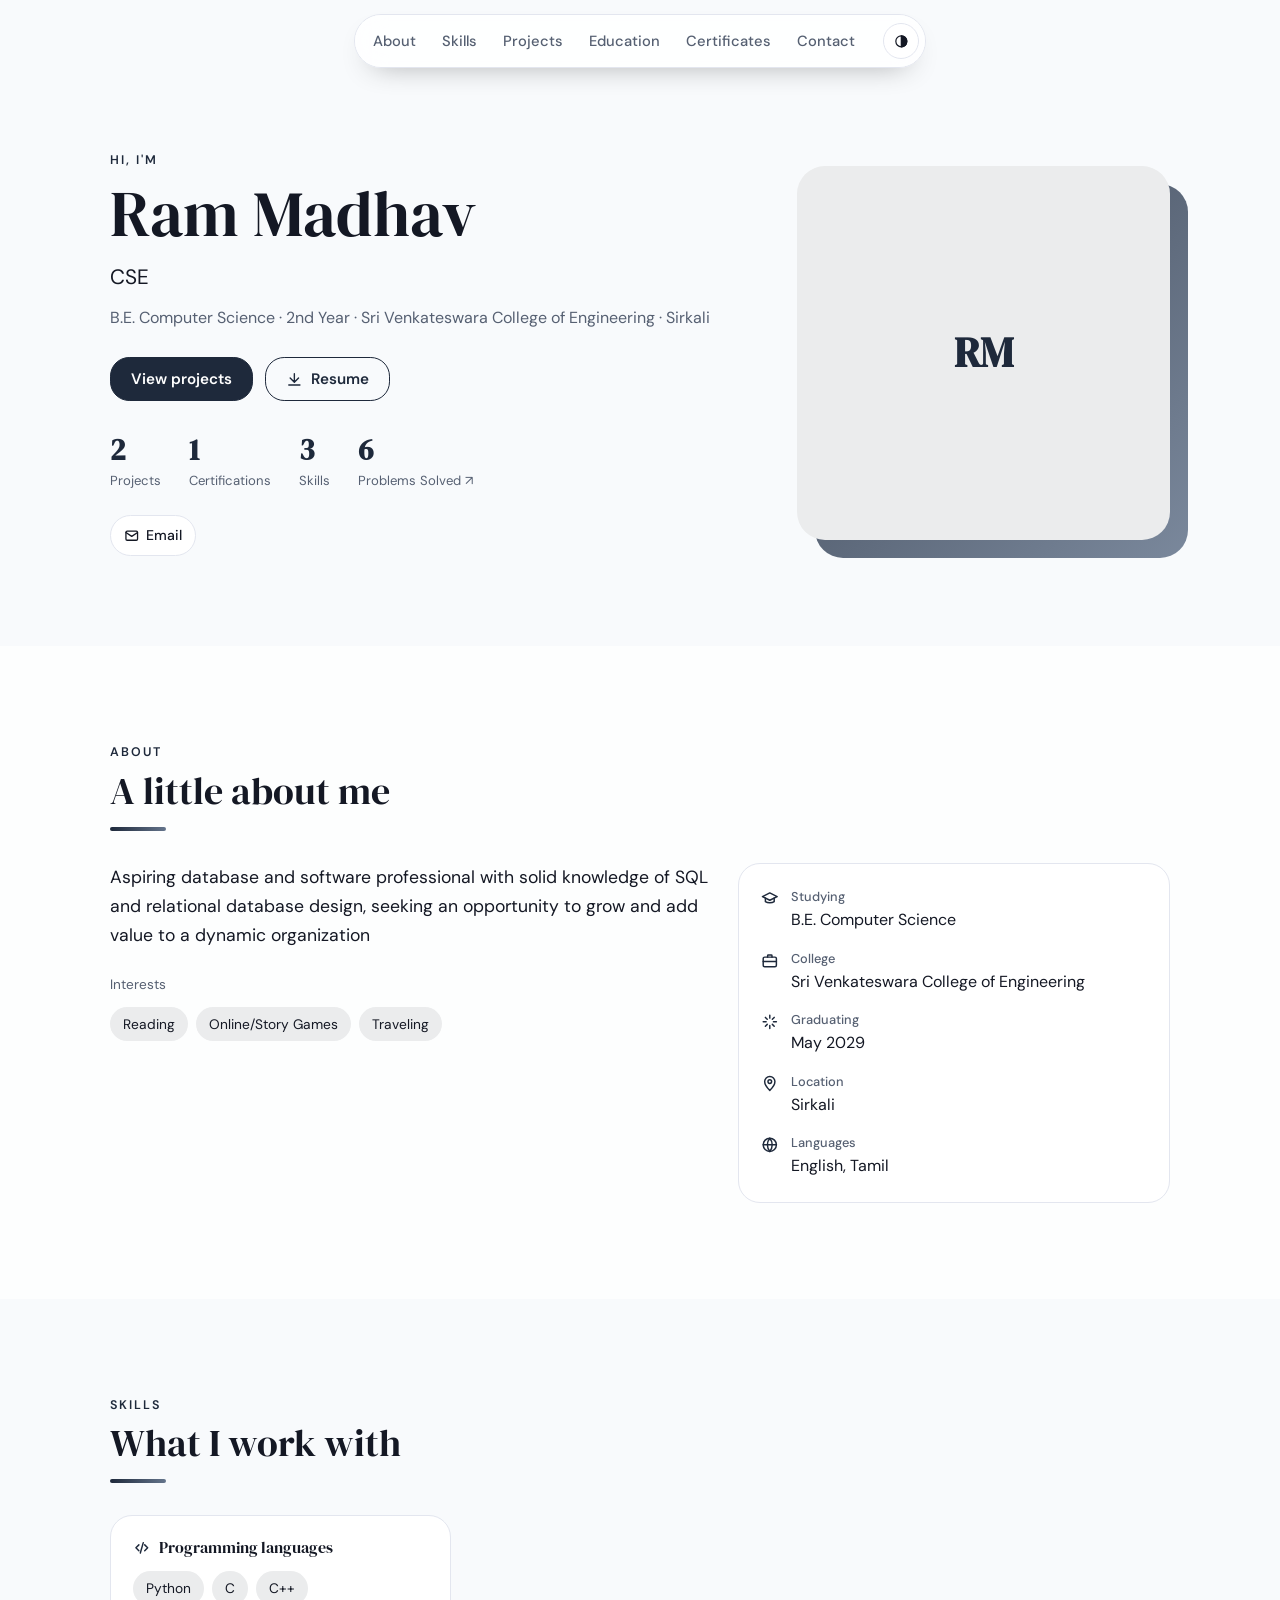
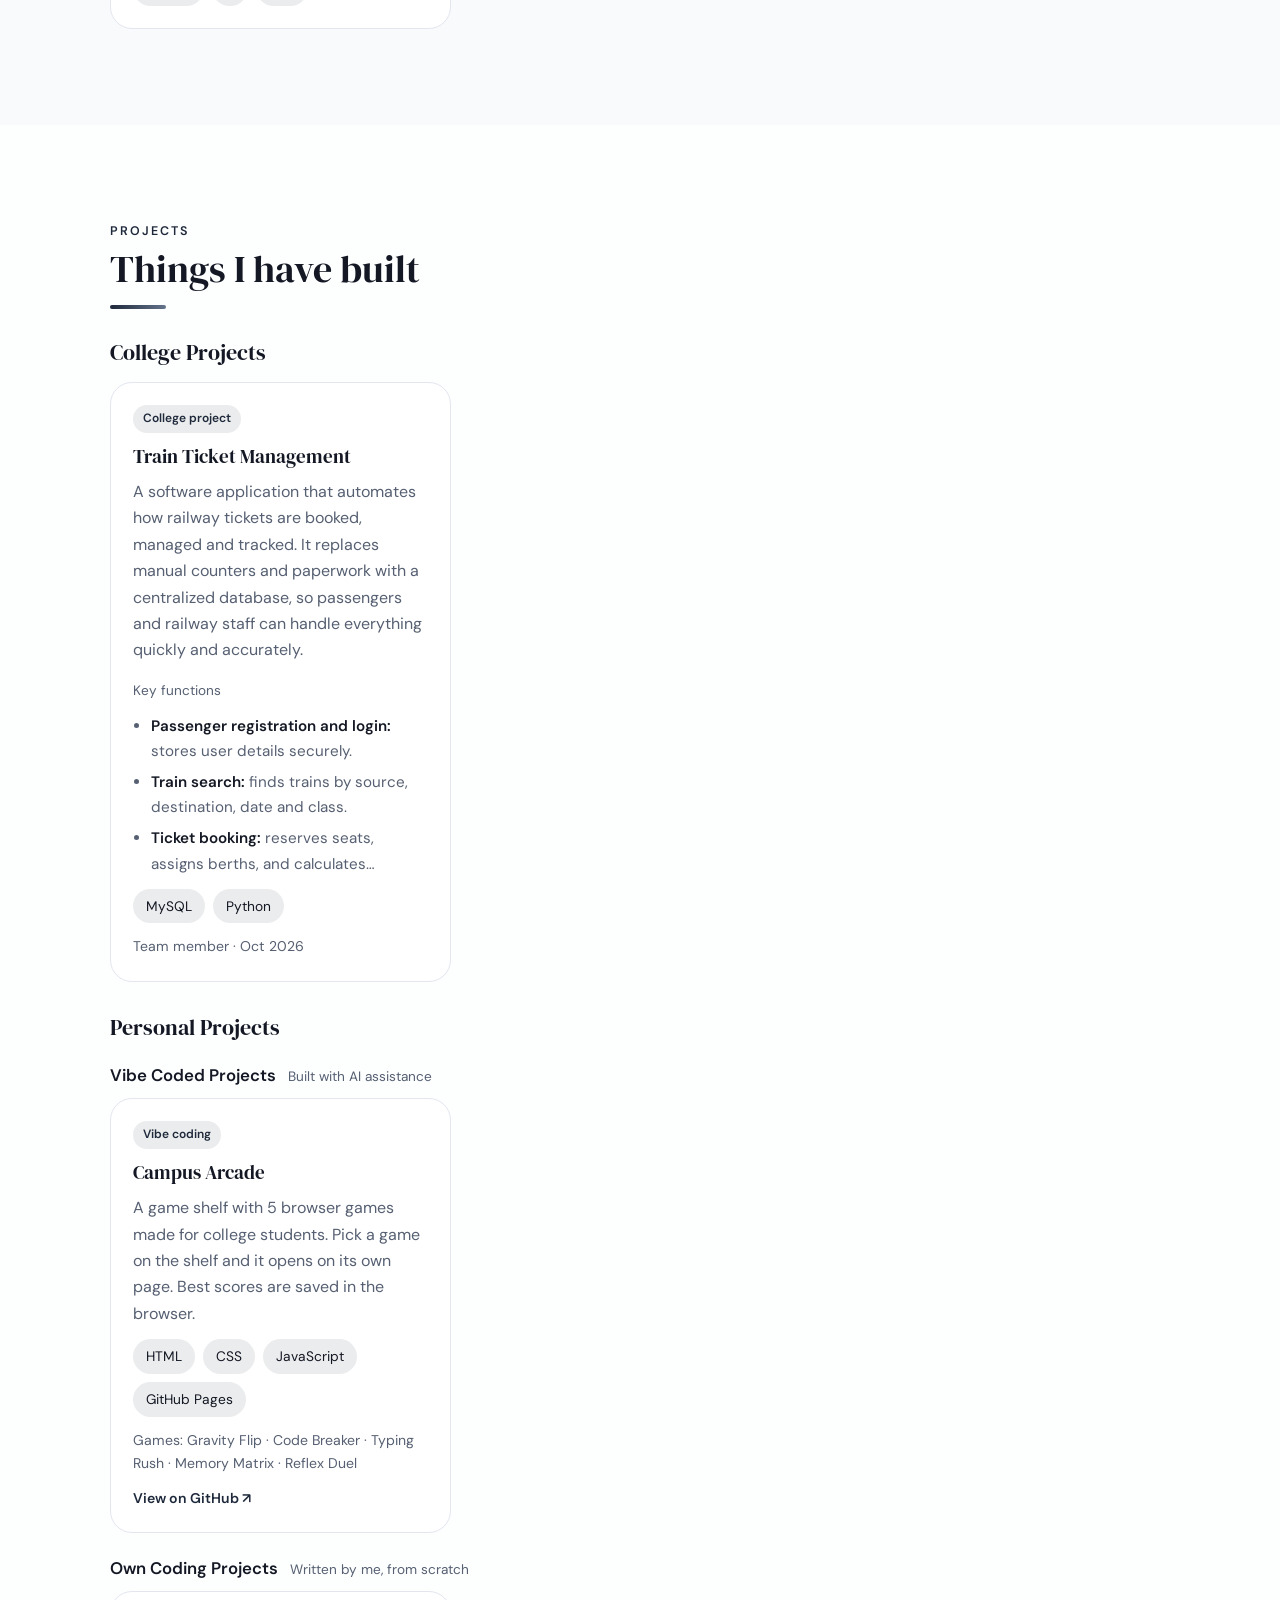
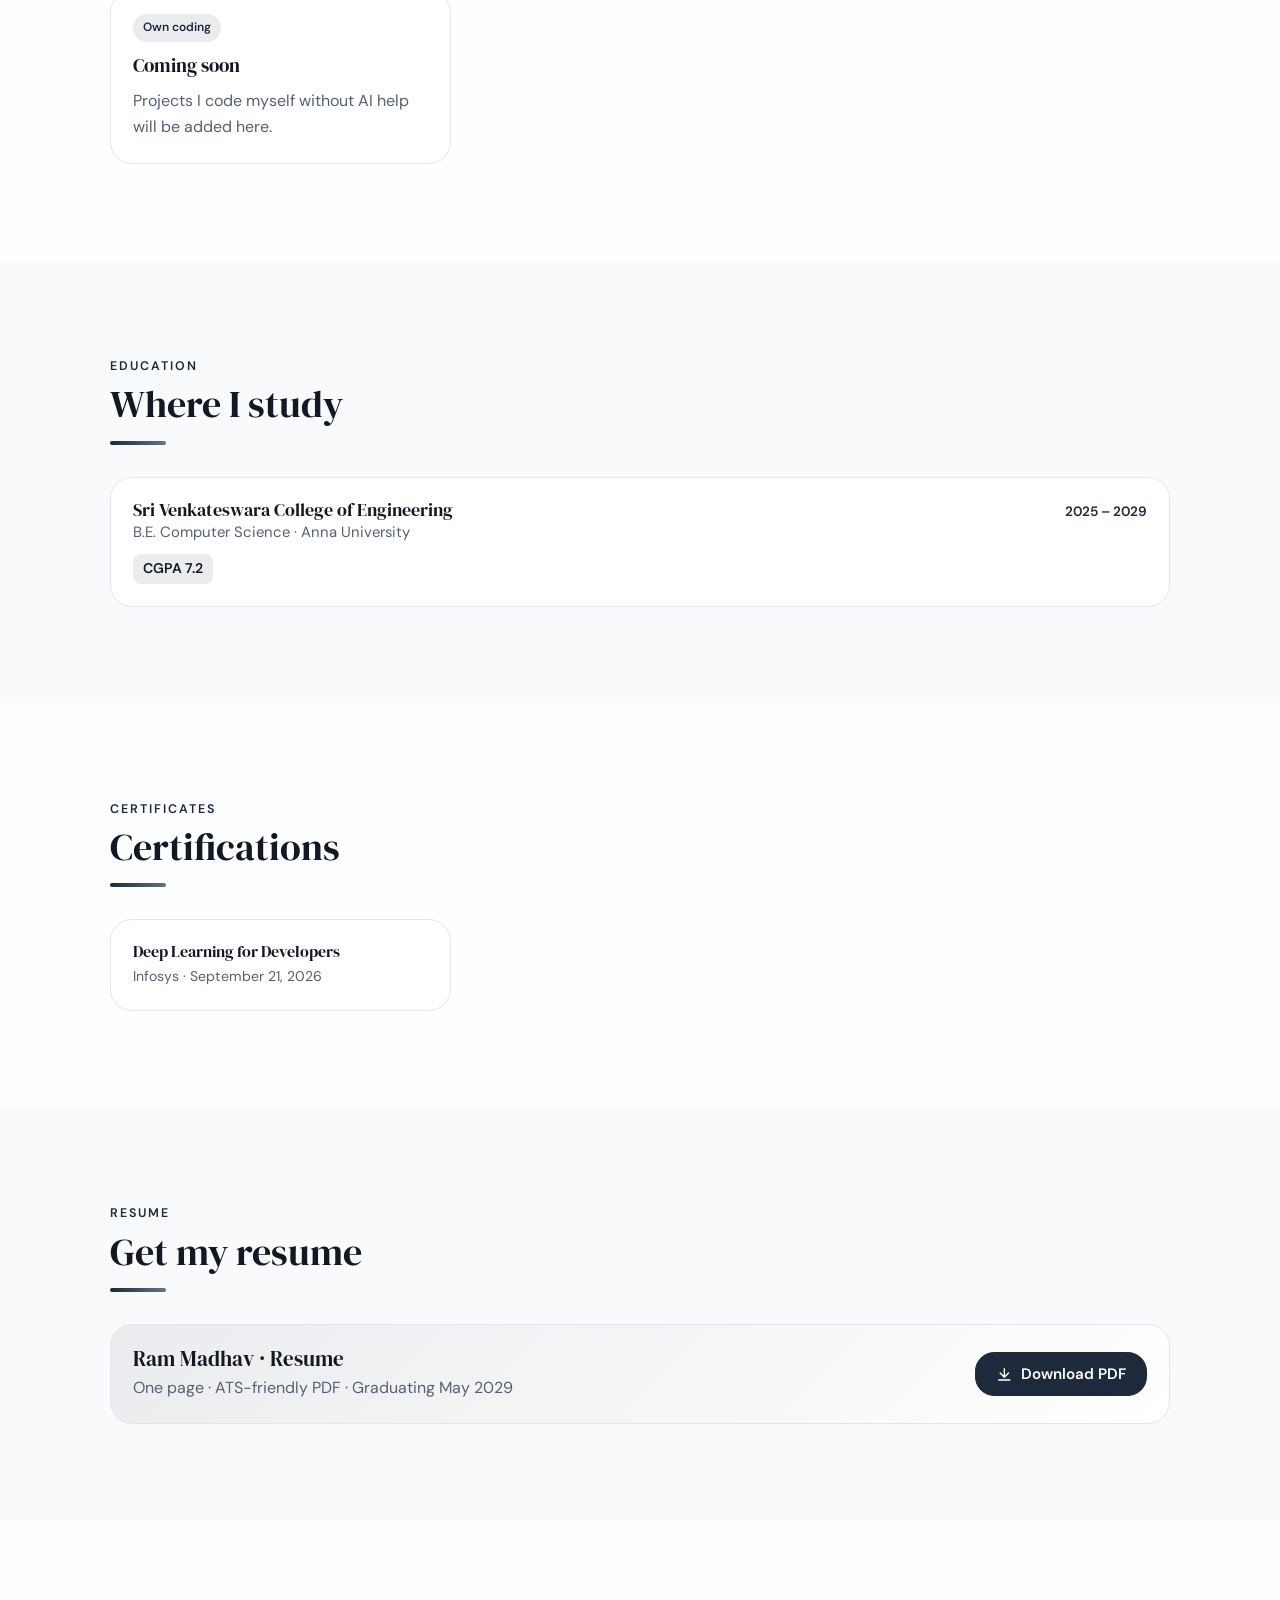
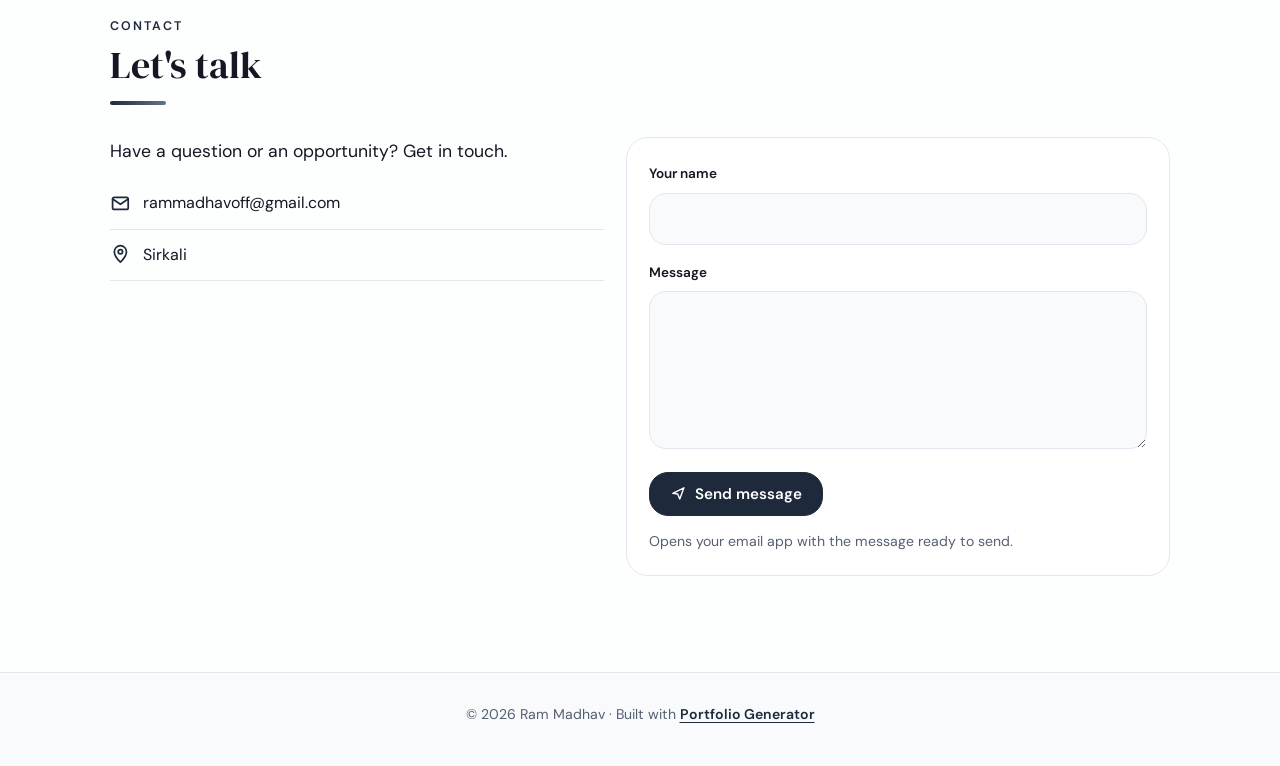
==== portfolio-main/index.html @ 8c12899f "Add files via upload" ====
<!doctype html>
<html lang="en">
<head>
<meta charset="utf-8">
<meta name="viewport" content="width=device-width,initial-scale=1">
<title>Ram Madhav · Portfolio</title>
<meta name="description" content="Ram Madhav, B.E. Computer Science student. Projects, skills and certifications.">
<meta name="author" content="Ram Madhav">
<meta property="og:type" content="website">
<meta property="og:title" content="Ram Madhav · Portfolio">
<meta property="og:description" content="CSE">
<meta property="og:url" content="https://mrrammadhav.github.io/portfolio/">
<link rel="canonical" href="https://mrrammadhav.github.io/portfolio/">
<meta name="theme-color" content="#1e293b">
<meta name="color-scheme" content="light">
<link rel="icon" href="data:image/svg+xml,%3Csvg%20xmlns%3D%22http%3A%2F%2Fwww.w3.org%2F2000%2Fsvg%22%20viewBox%3D%220%200%2064%2064%22%3E%3Crect%20width%3D%2264%22%20height%3D%2264%22%20rx%3D%2216%22%20fill%3D%22%231e293b%22%2F%3E%3Ctext%20x%3D%2232%22%20y%3D%2245%22%20font-family%3D%22Arial%2Csans-serif%22%20font-size%3D%2236%22%20font-weight%3D%22800%22%20fill%3D%22%23fff%22%20text-anchor%3D%22middle%22%3ER%3C%2Ftext%3E%3C%2Fsvg%3E">
<link rel="preconnect" href="https://fonts.googleapis.com">
<link rel="preconnect" href="https://fonts.gstatic.com" crossorigin>
<link rel="stylesheet" href="https://fonts.googleapis.com/css2?family=DM+Serif+Display&family=DM+Sans:wght@400;500;600;700&display=swap">
<link rel="stylesheet" href="css/style.css">
</head>
<body class="L-split N-pill A-tilt F-classic">
<header class="nav" id="nav"><a class="brand" href="#home">Ram Madhav</a><nav class="links" aria-label="Sections"><a href="#about"><svg class="i" viewBox="0 0 24 24" aria-hidden="true"><circle cx="12" cy="8" r="4"/><path d="M4 21c1.5-4 4.5-6 8-6s6.5 2 8 6"/></svg><span>About</span></a><a href="#skills"><svg class="i" viewBox="0 0 24 24" aria-hidden="true"><path d="M12 3v4M12 17v4M3 12h4M17 12h4M6 6l2.5 2.5M15.5 15.5L18 18M18 6l-2.5 2.5M8.5 15.5L6 18"/></svg><span>Skills</span></a><a href="#projects"><svg class="i" viewBox="0 0 24 24" aria-hidden="true"><path d="M3 7a2 2 0 0 1 2-2h4l2 2h8a2 2 0 0 1 2 2v8a2 2 0 0 1-2 2H5a2 2 0 0 1-2-2z"/></svg><span>Projects</span></a><a href="#education"><svg class="i" viewBox="0 0 24 24" aria-hidden="true"><path d="M2 9l10-5 10 5-10 5z"/><path d="M6 11v5c3 2 9 2 12 0v-5"/></svg><span>Education</span></a><a href="#certifications"><svg class="i" viewBox="0 0 24 24" aria-hidden="true"><circle cx="12" cy="9" r="6"/><path d="M8.5 14L7 22l5-3 5 3-1.5-8"/></svg><span>Certificates</span></a><a href="#contact"><svg class="i" viewBox="0 0 24 24" aria-hidden="true"><rect x="3" y="5" width="18" height="14" rx="2"/><path d="M3 7l9 6 9-6"/></svg><span>Contact</span></a></nav><div class="tools"><button class="ib tt" id="themeToggle" type="button" aria-label="Switch light or dark mode" title="Light / dark"><svg class="i" viewBox="0 0 24 24" aria-hidden="true"><circle cx="12" cy="12" r="9"/><path d="M12 3a9 9 0 0 1 0 18z" fill="currentColor"/></svg></button><button class="ib burger" id="burger" type="button" aria-label="Open menu" aria-expanded="false"><svg class="i" viewBox="0 0 24 24" aria-hidden="true"><path d="M4 7h16M4 12h16M4 17h16"/></svg></button></div></header>
<section id="home" class="hero"><div class="wrap hero-inner"><div class="hero-photo rv"><span class="initials">RM</span></div><div class="hero-text rv"><p class="eyebrow">Hi, I'm</p><h1>Ram Madhav</h1><p class="headline">CSE</p><p class="meta">B.E. Computer Science · 2nd Year · Sri Venkateswara College of Engineering · Sirkali</p><div class="ctas"><a class="btn primary" href="#projects">View projects</a><a class="btn ghost" href="assets/resume/Ram_Madhav_Resume.pdf" download><svg class="i" viewBox="0 0 24 24" aria-hidden="true"><path d="M12 4v12M6 10l6 6 6-6M4 20h16"/></svg>Resume</a></div></div><div class="hero-stats rv"><div class="stat"><b>2</b><span>Projects</span></div><div class="stat"><b>1</b><span>Certifications</span></div><div class="stat"><b>3</b><span>Skills</span></div><div class="stat solved" id="solved"><button class="solved-btn" id="solvedBtn" type="button" aria-haspopup="true" aria-expanded="false" aria-controls="solvedMenu" title="View my coding profiles"><b id="solvedTotal">6</b><span>Problems Solved</span></button><div class="solved-menu" id="solvedMenu" role="menu" hidden><a role="menuitem" class="solved-row" href="https://www.geeksforgeeks.org/profile/rammadh0cy7?tab=activity" target="_blank" rel="noopener" data-count="3"><span>GeeksforGeeks</span><b>3</b></a><a role="menuitem" class="solved-row" href="https://leetcode.com/u/rammadhavoff/" target="_blank" rel="noopener" data-count="3"><span>LeetCode</span><b>3</b></a></div></div></div><div class="hero-social rv"><a class="social" href="mailto:rammadhavoff@gmail.com" aria-label="Email"><svg class="i" viewBox="0 0 24 24" aria-hidden="true"><rect x="3" y="5" width="18" height="14" rx="2"/><path d="M3 7l9 6 9-6"/></svg><span>Email</span></a></div></div></section>
<main class="content">
<section id="about" class="sec"><div class="wrap"><div class="sh rv"><p class="eyebrow">About</p><h2>A little about me</h2></div><div class="sb"><div class="about"><div class="rv"><p class="lead">Aspiring database and software professional with solid knowledge of SQL and relational database design, seeking an opportunity to grow and add value to a dynamic organization</p><p class="label">Interests</p><ul class="chips"><li>Reading</li><li>Online/Story Games</li><li>Traveling</li></ul></div><div class="card facts rv"><div class="fact"><svg class="i" viewBox="0 0 24 24" aria-hidden="true"><path d="M2 9l10-5 10 5-10 5z"/><path d="M6 11v5c3 2 9 2 12 0v-5"/></svg><div><b>Studying</b>B.E. Computer Science</div></div><div class="fact"><svg class="i" viewBox="0 0 24 24" aria-hidden="true"><rect x="3" y="7" width="18" height="13" rx="2"/><path d="M9 7V5a1 1 0 0 1 1-1h4a1 1 0 0 1 1 1v2M3 13h18"/></svg><div><b>College</b>Sri Venkateswara College of Engineering</div></div><div class="fact"><svg class="i" viewBox="0 0 24 24" aria-hidden="true"><path d="M12 3v4M12 17v4M3 12h4M17 12h4M6 6l2.5 2.5M15.5 15.5L18 18M18 6l-2.5 2.5M8.5 15.5L6 18"/></svg><div><b>Graduating</b>May 2029</div></div><div class="fact"><svg class="i" viewBox="0 0 24 24" aria-hidden="true"><path d="M12 21s-7-6.5-7-12a7 7 0 0 1 14 0c0 5.5-7 12-7 12z"/><circle cx="12" cy="9" r="2.5"/></svg><div><b>Location</b>Sirkali</div></div><div class="fact"><svg class="i" viewBox="0 0 24 24" aria-hidden="true"><circle cx="12" cy="12" r="9"/><path d="M3 12h18M12 3a14 14 0 0 1 0 18M12 3a14 14 0 0 0 0 18"/></svg><div><b>Languages</b>English, Tamil</div></div></div></div></div></div></section>
<section id="skills" class="sec"><div class="wrap"><div class="sh rv"><p class="eyebrow">Skills</p><h2>What I work with</h2></div><div class="sb"><div class="skillgroups"><div class="card rv"><h3><svg class="i" viewBox="0 0 24 24" aria-hidden="true"><path d="M8 8l-4 4 4 4M16 8l4 4-4 4M14 5l-4 14"/></svg>Programming languages</h3><ul class="chips"><li>Python</li><li>C</li><li>C++</li></ul></div></div></div></div></section>
<section id="projects" class="sec"><div class="wrap"><div class="sh rv"><p class="eyebrow">Projects</p><h2>Things I have built</h2></div><div class="sb">
<h3 class="pgroup rv">College Projects</h3>
<div class="grid"><article class="card proj rv"><div class="proj-top"><span class="tag">College project</span></div><h3>Train Ticket Management</h3><p class="muted">A software application that automates how railway tickets are booked, managed and tracked. It replaces manual counters and paperwork with a centralized database, so passengers and railway staff can handle everything quickly and accurately.</p><p class="label" style="margin:4px 0 0">Key functions</p><ul class="plist muted"><li><b>Passenger registration and login:</b> stores user details securely.</li><li><b>Train search:</b> finds trains by source, destination, date and class.</li><li><b>Ticket booking:</b> reserves seats, assigns berths, and calculates&hellip;</li></ul><ul class="chips"><li>MySQL</li><li>Python</li></ul><p class="small muted">Team member · Oct 2026</p></article></div>
<h3 class="pgroup rv">Personal Projects</h3>
<h4 class="psub rv">Vibe Coded Projects <span>Built with AI assistance</span></h4>
<div class="grid"><article class="card proj rv"><div class="proj-top"><span class="tag">Vibe coding</span></div><h3><a class="proj-link" href="https://github.com/mrrammadhav/campus-arcade" target="_blank" rel="noopener noreferrer">Campus Arcade</a></h3><p class="muted">A game shelf with 5 browser games made for college students. Pick a game on the shelf and it opens on its own page. Best scores are saved in the browser.</p><ul class="chips"><li>HTML</li><li>CSS</li><li>JavaScript</li><li>GitHub Pages</li></ul><p class="small muted">Games: Gravity Flip · Code Breaker · Typing Rush · Memory Matrix · Reflex Duel</p><p class="small proj-gh">View on GitHub ↗</p></article></div>
<h4 class="psub rv">Own Coding Projects <span>Written by me, from scratch</span></h4>
<div class="grid"><article class="card proj rv"><div class="proj-top"><span class="tag">Own coding</span></div><h3>Coming soon</h3><p class="muted">Projects I code myself without AI help will be added here.</p></article></div>
</div></div></section>
<section id="education" class="sec"><div class="wrap"><div class="sh rv"><p class="eyebrow">Education</p><h2>Where I study</h2></div><div class="sb"><div class="list"><article class="card entry rv"><div class="entry-head"><div><h3>Sri Venkateswara College of Engineering</h3><p class="org">B.E. Computer Science · Anna University</p></div><span class="when">2025 – 2029</span></div><span class="score">CGPA 7.2</span></article></div></div></div></section>
<section id="certifications" class="sec"><div class="wrap"><div class="sh rv"><p class="eyebrow">Certificates</p><h2>Certifications</h2></div><div class="sb"><div class="grid"><article class="card cert rv"><h3>Deep Learning for Developers</h3><p class="small muted">Infosys · September 21, 2026</p></article></div></div></div></section>
<section id="resume" class="sec"><div class="wrap"><div class="sh rv"><p class="eyebrow">Resume</p><h2>Get my resume</h2></div><div class="sb"><div class="card resume-card rv"><div><h3>Ram Madhav · Resume</h3><p class="muted">One page · ATS-friendly PDF · Graduating May 2029</p></div><div class="ctas" style="margin:0"><a class="btn primary" href="assets/resume/Ram_Madhav_Resume.pdf" download><svg class="i" viewBox="0 0 24 24" aria-hidden="true"><path d="M12 4v12M6 10l6 6 6-6M4 20h16"/></svg>Download PDF</a></div></div></div></div></section>
<section id="contact" class="sec"><div class="wrap"><div class="sh rv"><p class="eyebrow">Contact</p><h2>Let's talk</h2></div><div class="sb"><div class="contact"><div class="rv"><p class="lead" style="margin-bottom:12px">Have a question or an opportunity? Get in touch.</p><div class="cline"><svg class="i" viewBox="0 0 24 24" aria-hidden="true"><rect x="3" y="5" width="18" height="14" rx="2"/><path d="M3 7l9 6 9-6"/></svg><span><a href="mailto:rammadhavoff@gmail.com">rammadhavoff@gmail.com</a></span></div><div class="cline"><svg class="i" viewBox="0 0 24 24" aria-hidden="true"><path d="M12 21s-7-6.5-7-12a7 7 0 0 1 14 0c0 5.5-7 12-7 12z"/><circle cx="12" cy="9" r="2.5"/></svg><span>Sirkali</span></div></div><form class="card cf rv" id="cform" data-to="rammadhavoff@gmail.com"><div><label for="cf-n">Your name</label><input id="cf-n" name="name" autocomplete="name" required></div><div><label for="cf-m">Message</label><textarea id="cf-m" name="message" rows="5" required></textarea></div><button class="btn primary" type="submit"><svg class="i" viewBox="0 0 24 24" aria-hidden="true"><path d="M4 12l16-8-6 16-3-7z"/></svg>Send message</button><p class="small muted">Opens your email app with the message ready to send.</p></form></div></div></div></section>
</main>
<footer class="foot"><div class="wrap">© <span id="yr"></span> Ram Madhav · Built with <a href="https://hemasri-kalaiselvan.github.io/portfolio-generator/" target="_blank" rel="noopener">Portfolio Generator</a></div></footer>
<a href="#home" class="totop" id="totop" aria-label="Back to top"><svg class="i" viewBox="0 0 24 24" aria-hidden="true"><path d="M12 19V5M6 11l6-6 6 6"/></svg></a>
<script src="js/main.js"></script>

</body>
</html>
---- portfolio-main/css/style.css ----
/* Ram Madhav · Portfolio · design split.slate.classic.pill.tilt */
:root{--hf:'DM Serif Display',system-ui,sans-serif;--bf:'DM Sans',system-ui,sans-serif;--hw:400;--track:0;--hcase:none;--radius:16px;--accent:#1e293b;--accent2:#64748b;--bg:#f8fafc;--surface:#ffffff;--text:#141824;--muted:#566072;--line:#e3e6ef;--on-accent:#ffffff;--soft:color-mix(in srgb,var(--accent) 9%,var(--surface));color-scheme:light;}
:root[data-theme="dark"]{--accent:#e2e8f0;--accent2:#94a3b8;--bg:#0b0f17;--surface:#161c28;--text:#eceef7;--muted:#a3aabd;--line:rgba(255,255,255,.10);--on-accent:#0b0f17;--soft:color-mix(in srgb,var(--accent) 16%,var(--surface));color-scheme:dark;}

*{box-sizing:border-box}
html{scroll-behavior:smooth;-webkit-text-size-adjust:100%}
body{margin:0;background:var(--bg);color:var(--text);font:16px/1.65 var(--bf);transition:background-color .3s,color .3s}
body.lock{overflow:hidden}
img{max-width:100%;display:block}
a{color:inherit;text-decoration:none}
h1,h2,h3,p,li,.org,.when,.tag,.social span,.chips li,.hl-item b{overflow-wrap:anywhere}
h1,h2,h3{font-family:var(--hf);font-weight:var(--hw);letter-spacing:var(--track);line-height:1.15;margin:0}
p{margin:0}
.i{width:1.1em;height:1.1em;fill:none;stroke:currentColor;stroke-width:2;stroke-linecap:round;stroke-linejoin:round;flex:none;transition:transform .25s}
.wrap{max-width:1100px;margin:0 auto;padding:0 20px}
section{scroll-margin-top:76px}
.sec{padding:clamp(56px,9vw,96px) 0}
.sh{margin-bottom:32px}
.eyebrow{font-size:.78rem;font-weight:600;letter-spacing:.16em;text-transform:uppercase;color:var(--accent)}
.sh h2{font-size:clamp(1.7rem,4vw,2.4rem);margin-top:6px;text-transform:var(--hcase)}
.muted{color:var(--muted)}
.small{font-size:.88rem}
.lead{font-size:1.1rem}
.card{position:relative;background:var(--surface);border:1px solid var(--line);border-radius:var(--radius);padding:22px;transition:transform .3s,box-shadow .3s,border-color .3s,background-color .3s}
.grid{display:grid;grid-template-columns:repeat(auto-fill,minmax(min(100%,300px),1fr));gap:18px}
.chips{display:flex;flex-wrap:wrap;gap:8px;list-style:none;padding:0;margin:0}
.chips li{padding:5px 12px;border-radius:999px;background:var(--soft);font-size:.86rem;border:1px solid transparent;transition:.25s}
.btn{position:relative;overflow:hidden;display:inline-flex;align-items:center;gap:8px;padding:12px 20px;border-radius:calc(var(--radius) * .6 + 6px);font:600 .95rem/1.2 var(--bf);border:1.5px solid var(--accent);cursor:pointer;transition:transform .2s,box-shadow .25s,background-color .25s,color .25s}
.btn.primary{background:var(--accent);color:var(--on-accent)}
.btn.ghost{background:transparent;color:var(--accent)}
.btn:active{transform:scale(.97)}
.ripple{position:absolute;width:12px;height:12px;border-radius:50%;background:currentColor;opacity:.35;transform:translate(-50%,-50%) scale(0);animation:rip .6s ease-out forwards;pointer-events:none}
@keyframes rip{to{transform:translate(-50%,-50%) scale(30);opacity:0}}
.hero{padding:clamp(100px,14vw,150px) 0 clamp(56px,8vw,90px)}
.hero-photo{margin:8px 0 26px 8px;width:clamp(120px,22vw,170px);aspect-ratio:1;border-radius:50%;overflow:hidden;background:var(--soft);display:grid;place-items:center;box-shadow:0 0 0 6px var(--surface),0 0 0 8px var(--accent)}
.hero-photo img{width:100%;height:100%;object-fit:cover}
.initials{font-family:var(--hf);font-size:2.6rem;font-weight:700;color:var(--accent)}
.hero h1{font-size:clamp(2.3rem,7vw,4rem);margin:6px 0 10px}
.headline{font-size:clamp(1.05rem,2.4vw,1.3rem)}
.meta{color:var(--muted);margin-top:10px}
.badge{display:inline-flex;align-items:center;gap:8px;margin-top:16px;padding:6px 12px;border-radius:999px;background:var(--soft);font-size:.86rem;font-weight:600}
.badge .dot{width:8px;height:8px;border-radius:50%;background:#22c55e;box-shadow:0 0 0 4px rgba(34,197,94,.2);animation:pulse 2s infinite}
@keyframes pulse{50%{box-shadow:0 0 0 8px rgba(34,197,94,0)}}
.ctas{display:flex;flex-wrap:wrap;gap:12px;margin-top:26px}
.hero-stats{display:flex;flex-wrap:wrap;gap:28px;margin-top:34px}
.stat b{display:block;font-family:var(--hf);font-size:1.8rem;color:var(--accent);line-height:1.1}
.stat span{font-size:.82rem;color:var(--muted)}
.hero-social,.profiles{display:flex;flex-wrap:wrap;gap:10px;margin-top:22px}
.social{display:inline-flex;align-items:center;gap:7px;padding:8px 13px;border-radius:999px;border:1px solid var(--line);background:var(--surface);font-size:.88rem;font-weight:500;transition:.25s}
.social:hover{border-color:var(--accent);color:var(--accent)}
.about{display:grid;gap:24px}
@media(min-width:820px){.about{grid-template-columns:1.4fr 1fr}}
.facts{display:grid;gap:14px;align-content:start}
.fact{display:flex;gap:12px;align-items:flex-start}
.fact .i{color:var(--accent);margin-top:4px}
.fact b{display:block;font-size:.8rem;color:var(--muted);font-weight:500}
.label{font-size:.85rem;color:var(--muted);margin:24px 0 10px}
.skillgroups{display:grid;gap:18px;grid-template-columns:repeat(auto-fill,minmax(min(100%,260px),1fr))}
.skillgroups h3{font-size:1rem;margin-bottom:14px;display:flex;gap:8px;align-items:center}
.skillgroups h3 .i{color:var(--accent)}
.filters{display:flex;flex-wrap:wrap;gap:8px;margin-bottom:22px}
.filters button{font:500 .88rem var(--bf);padding:7px 14px;border-radius:999px;border:1px solid var(--line);background:var(--surface);color:var(--text);cursor:pointer;transition:.2s}
.filters button.active,.filters button:hover{background:var(--accent);color:var(--on-accent);border-color:var(--accent)}
.proj{display:flex;flex-direction:column;gap:12px}
.proj[hidden]{display:none}
.proj-top{display:flex;justify-content:space-between;gap:8px;align-items:center}
.tag{font-size:.75rem;font-weight:600;padding:4px 10px;border-radius:999px;background:var(--soft);color:var(--accent)}
.star{font-size:.78rem;font-weight:700;color:var(--accent2)}
.proj h3{font-size:1.2rem}
.outcome{display:flex;gap:8px;font-weight:500;font-size:.93rem}
.outcome .i{color:var(--accent2);margin-top:4px}
.plinks{display:flex;flex-wrap:wrap;gap:16px;margin-top:auto;padding-top:4px}
.plinks a,.verify{display:inline-flex;gap:6px;align-items:center;font-weight:600;font-size:.9rem;color:var(--accent)}
.list{display:grid;gap:16px}
.entry-head{display:flex;flex-wrap:wrap;justify-content:space-between;gap:6px 16px;align-items:baseline}
.entry h3{font-size:1.1rem}
.org{color:var(--muted);font-size:.93rem}
.when{font-size:.85rem;font-weight:600;color:var(--accent);white-space:nowrap}
.score{display:inline-block;margin-top:10px;font-weight:600;font-size:.88rem;padding:3px 10px;border-radius:8px;background:var(--soft)}
.bullets{margin:12px 0 0;padding-left:20px}
.bullets li{margin:4px 0}
.verify{margin-top:12px}
.cert h3{font-size:1.02rem;margin-bottom:4px}
.hl{display:grid;gap:18px;grid-template-columns:repeat(auto-fill,minmax(min(100%,340px),1fr))}
.gt{font-size:1.05rem;margin-bottom:6px;display:flex;align-items:center;gap:8px}
.gt .i{color:var(--accent)}
.hl-item{padding:12px 0;border-bottom:1px solid var(--line)}
.hl-item:last-child{border-bottom:0;padding-bottom:0}
.hl-item b,.hl-item span{display:block}
.hl-item p{margin-top:4px}
.pubs{list-style:none;margin:0;padding:0;display:grid;gap:14px}
.pub{display:flex;flex-direction:column;gap:6px}
.pubs.clip>.pub:nth-child(n+11){display:none}
.pub-top{display:flex;flex-wrap:wrap;gap:8px;align-items:center}
.pub-top .when{margin-right:auto}
.pub-t{font-weight:600;font-size:1.04rem;line-height:1.4}
.me{color:var(--text);font-weight:700}
.idx{font-size:.72rem;font-weight:700;padding:3px 8px;border-radius:6px;border:1px solid color-mix(in srgb,var(--accent2) 50%,transparent);color:var(--accent2)}
.metrics{display:flex;flex-wrap:wrap;gap:10px 26px;align-items:baseline;margin-bottom:24px;font-size:.92rem;color:var(--muted)}
.metrics b{font-family:var(--hf);font-size:1.5rem;color:var(--accent);margin-right:6px}
.more-wrap{text-align:center;margin-top:22px}
.subtle-link{display:inline-flex;gap:6px;align-items:center;color:var(--accent);font-weight:600;font-size:.92rem;margin-top:18px}
.subh{font-size:1.1rem;margin-bottom:16px;display:flex;gap:8px;align-items:center}
.subh .i{color:var(--accent)}
.status{font-size:.78rem;font-weight:700;color:var(--accent2)}
.cnt{font-size:.75rem;font-weight:700;padding:2px 8px;border-radius:99px;background:var(--soft);color:var(--accent);margin-left:auto}
.prose .lead+.lead{margin-top:14px}
[hidden]{display:none!important}
.resume-card{display:flex;flex-wrap:wrap;align-items:center;justify-content:space-between;gap:20px;background:linear-gradient(135deg,var(--soft),var(--surface))}
.resume-card h3{font-size:1.3rem;margin-bottom:4px}
.contact{display:grid;gap:22px}
@media(min-width:820px){.contact{grid-template-columns:1fr 1.1fr}}
.cline{display:flex;gap:12px;align-items:center;padding:12px 0;border-bottom:1px solid var(--line);overflow-wrap:anywhere}
.cline .i{color:var(--accent);width:1.3em;height:1.3em}
.cline a:hover{color:var(--accent)}
.cf{display:grid;gap:14px;align-content:start}
.cf label{font-size:.85rem;font-weight:600}
.cf input,.cf textarea{width:100%;font:inherit;padding:12px 14px;border-radius:calc(var(--radius) * .5 + 6px);border:1px solid var(--line);background:var(--bg);color:var(--text);outline:none;margin-top:6px}
.cf input:focus,.cf textarea:focus{border-color:var(--accent);box-shadow:0 0 0 3px var(--soft)}
.cf .btn{justify-self:start}
.foot{padding:30px 0 40px;text-align:center;color:var(--muted);font-size:.88rem;border-top:1px solid var(--line)}
.totop{position:fixed;right:18px;bottom:18px;width:44px;height:44px;border-radius:50%;display:grid;place-items:center;background:var(--accent);color:var(--on-accent);opacity:0;transform:translateY(12px);pointer-events:none;transition:.3s;z-index:40}
.totop.show{opacity:1;transform:none;pointer-events:auto}
.rv{opacity:0;transform:var(--rv,translateY(20px));transition:opacity .7s ease,transform .7s cubic-bezier(.2,.7,.2,1)}
.rv.in{opacity:1;transform:none}
.nav{z-index:50;display:flex;align-items:center;gap:12px}
.nav::before{content:"";position:absolute;inset:0;z-index:-1;border-radius:inherit;transition:.3s}
.brand{position:relative;z-index:2;font-family:var(--hf);font-weight:800;font-size:1.15rem;letter-spacing:-.02em;white-space:nowrap;overflow:hidden;text-overflow:ellipsis;min-width:0;max-width:calc(100vw - 140px)}
.foot a{color:var(--accent);font-weight:600;text-decoration:underline;text-underline-offset:3px}
.foot a:hover{text-decoration-thickness:2px}
.links{display:flex;gap:2px}
.links a{display:inline-flex;align-items:center;gap:7px;padding:8px 12px;border-radius:999px;font-size:.92rem;font-weight:500;color:var(--muted);transition:.2s}
.links a:hover,.links a.active{color:var(--accent);background:var(--soft)}
.links a .i{display:none}
.tools{position:relative;z-index:2;display:flex;gap:6px;margin-left:auto}
.ib{width:40px;height:40px;border-radius:50%;display:grid;place-items:center;border:1px solid var(--line);background:var(--surface);color:var(--text);cursor:pointer;transition:.2s}
.ib:hover{border-color:var(--accent);color:var(--accent)}
.burger{display:none}
body .nav.open .links{position:fixed;inset:0;z-index:1;display:flex;flex-direction:column;align-items:center;justify-content:center;gap:4px;background:var(--bg);transform:none;width:auto;max-width:none;padding:0;border:0;border-radius:0;box-shadow:none;animation:navfade .25s}
body .nav.open .links a{width:auto;height:auto;font-size:1.25rem;padding:12px 22px;color:var(--text);background:none;transform:none;flex-direction:row;border-radius:999px;animation:navup .4s backwards}
body .nav.open .links a:nth-child(2){animation-delay:.04s}body .nav.open .links a:nth-child(3){animation-delay:.08s}body .nav.open .links a:nth-child(4){animation-delay:.12s}body .nav.open .links a:nth-child(5){animation-delay:.16s}body .nav.open .links a:nth-child(6){animation-delay:.2s}body .nav.open .links a:nth-child(7){animation-delay:.24s}body .nav.open .links a:nth-child(8){animation-delay:.28s}body .nav.open .links a:nth-child(9){animation-delay:.32s}
body .nav.open .links a .i{display:inline;color:var(--accent)}
body .nav.open .links a span{position:static;opacity:1;transform:none;background:none;border:0;padding:0;font-size:inherit;color:inherit;display:inline}
body .nav.open .links a.active{color:var(--accent)}
@keyframes navfade{from{opacity:0}}
@keyframes navup{from{opacity:0;transform:translateY(14px)}}
@media (prefers-reduced-motion:reduce){*{animation:none!important;transition:none!important;scroll-behavior:auto!important}.rv{opacity:1;transform:none}}
@media print{.nav,.totop,.cf{display:none}.rv{opacity:1;transform:none}}

.N-pill .nav{position:fixed;top:14px;left:12px;right:12px;margin:0 auto;width:fit-content;max-width:calc(100% - 24px);padding:6px;border-radius:999px;border:1px solid var(--line);box-shadow:0 12px 30px -18px rgba(0,0,0,.45)}
.N-pill .nav::before{background:color-mix(in srgb,var(--surface) 86%,transparent);backdrop-filter:blur(14px);-webkit-backdrop-filter:blur(14px)}
.N-pill .brand{display:none}
.N-pill .links{position:relative;z-index:2;overflow-x:auto;scrollbar-width:none;min-width:0}
.N-pill .links::-webkit-scrollbar{display:none}
.N-pill .links a{white-space:nowrap}
.N-pill .tools{margin-left:4px}
.N-pill .ib{width:36px;height:36px}
.L-split{--radius:22px}
.L-split .hero-photo{width:min(72%,360px);border-radius:28px;box-shadow:none;background:none;overflow:visible;position:relative;isolation:isolate;margin:0 0 34px}
.L-split .hero-photo::before{content:"";position:absolute;inset:18px -18px -18px 18px;border-radius:28px;background:linear-gradient(135deg,var(--accent),var(--accent2));opacity:.85;z-index:-1}
.L-split .hero-photo img,.L-split .hero-photo .initials{width:100%;height:100%;border-radius:28px;background:var(--soft);display:grid;place-items:center}
@media(min-width:820px){
 .L-split .hero-inner{display:grid;grid-template-columns:1.25fr .75fr;grid-template-areas:"text photo" "stats photo" "social photo";column-gap:64px;align-items:center}
 .L-split .hero-text{grid-area:text}.L-split .hero-photo{grid-area:photo;width:100%;margin:0}
 .L-split .hero-stats{grid-area:stats}.L-split .hero-social{grid-area:social}
}
.L-split .sh h2::after{content:"";display:block;width:56px;height:4px;border-radius:4px;background:linear-gradient(90deg,var(--accent),var(--accent2));margin-top:14px}
.L-split .content>.sec:nth-child(odd){background:color-mix(in srgb,var(--surface) 70%,var(--bg))}
.A-tilt{--rv:perspective(900px) rotateX(12deg) translateY(30px)}
.A-tilt .card:not(.rv){transition:transform .15s ease-out,box-shadow .3s,border-color .3s,background-color .3s}
.A-tilt .card:hover{box-shadow:0 30px 50px -30px rgba(0,0,0,.45);background-image:radial-gradient(420px circle at var(--mx,50%) var(--my,50%),color-mix(in srgb,var(--accent) 13%,transparent),transparent 60%)}
.A-tilt .btn:hover{transform:translateY(-2px) scale(1.03)}
.A-tilt .chips li:hover{transform:scale(1.08) rotate(-2deg);background:var(--accent);color:var(--on-accent)}


.pgroup{font-size:1.35rem;margin:34px 0 16px}
.pgroup:first-child{margin-top:0}
.psub{font:600 1.05rem var(--bf);margin:24px 0 12px;color:var(--text)}
.psub span{font-weight:400;font-size:.85rem;color:var(--muted);margin-left:8px}
.plist{margin:0;padding-left:18px;display:grid;gap:6px;font-size:.95rem}
.plist b{color:var(--text);font-weight:600}

/* Problems solved stat */
.stat.solved{position:relative}
.solved-btn{all:unset;cursor:pointer;display:block;border-radius:8px}
.solved-btn:hover b,.solved-btn:focus-visible b{text-decoration:underline;text-underline-offset:4px}
.solved-btn:focus-visible{outline:2px solid var(--accent);outline-offset:4px}
.solved-btn span::after{content:" \2197"}
.solved-menu{position:absolute;left:0;top:calc(100% + 10px);z-index:20;min-width:210px;padding:6px;border-radius:12px;border:1px solid var(--line);background:var(--surface);box-shadow:0 10px 30px rgba(0,0,0,.15)}
.solved-menu[hidden]{display:none}
.solved-row{display:flex;justify-content:space-between;gap:16px;padding:10px 12px;border-radius:8px;font-size:.9rem}
.solved-row:hover{background:var(--soft);color:var(--accent)}
.solved-row b{display:inline;font-size:.9rem;color:var(--accent);font-family:inherit}

.proj-link{color:inherit;text-decoration:none}.proj-link::after{content:"";position:absolute;inset:0;border-radius:inherit}.proj-gh{color:var(--accent);font-weight:600}.proj:has(.proj-link){cursor:pointer}
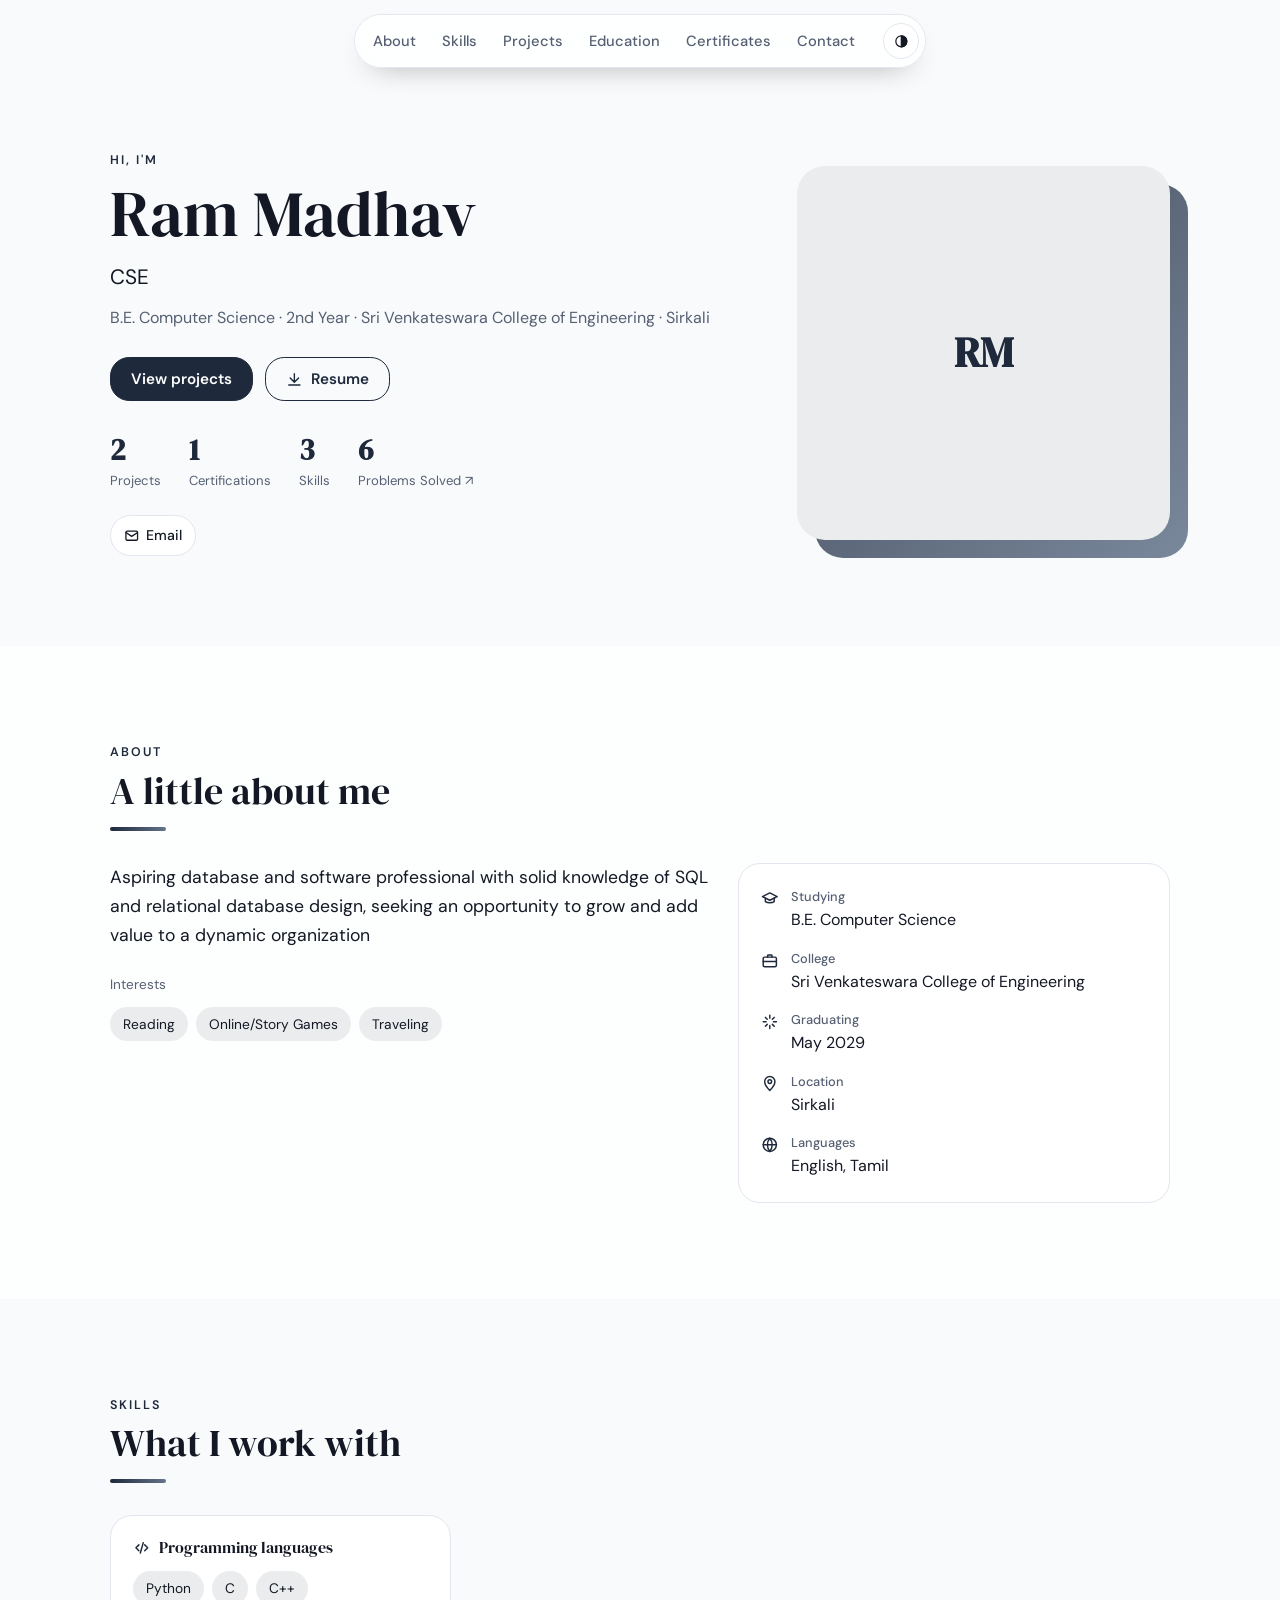
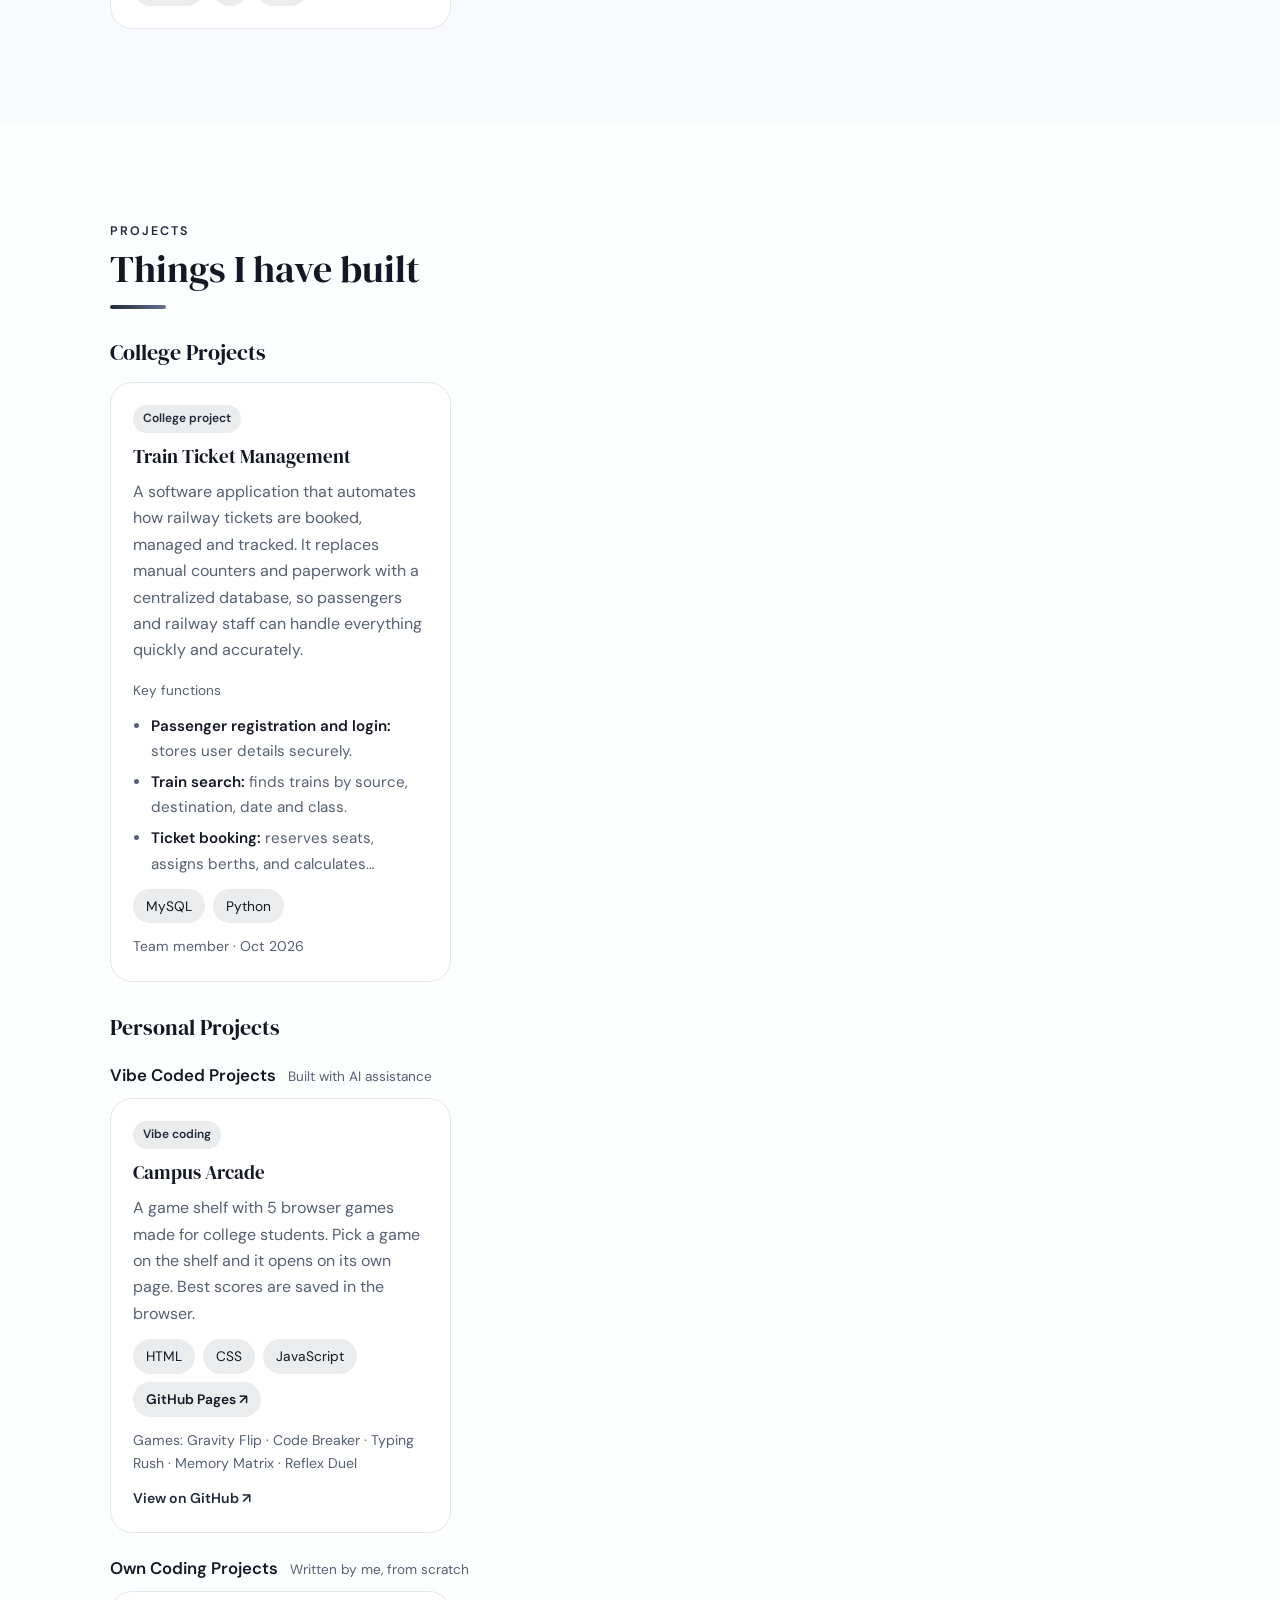
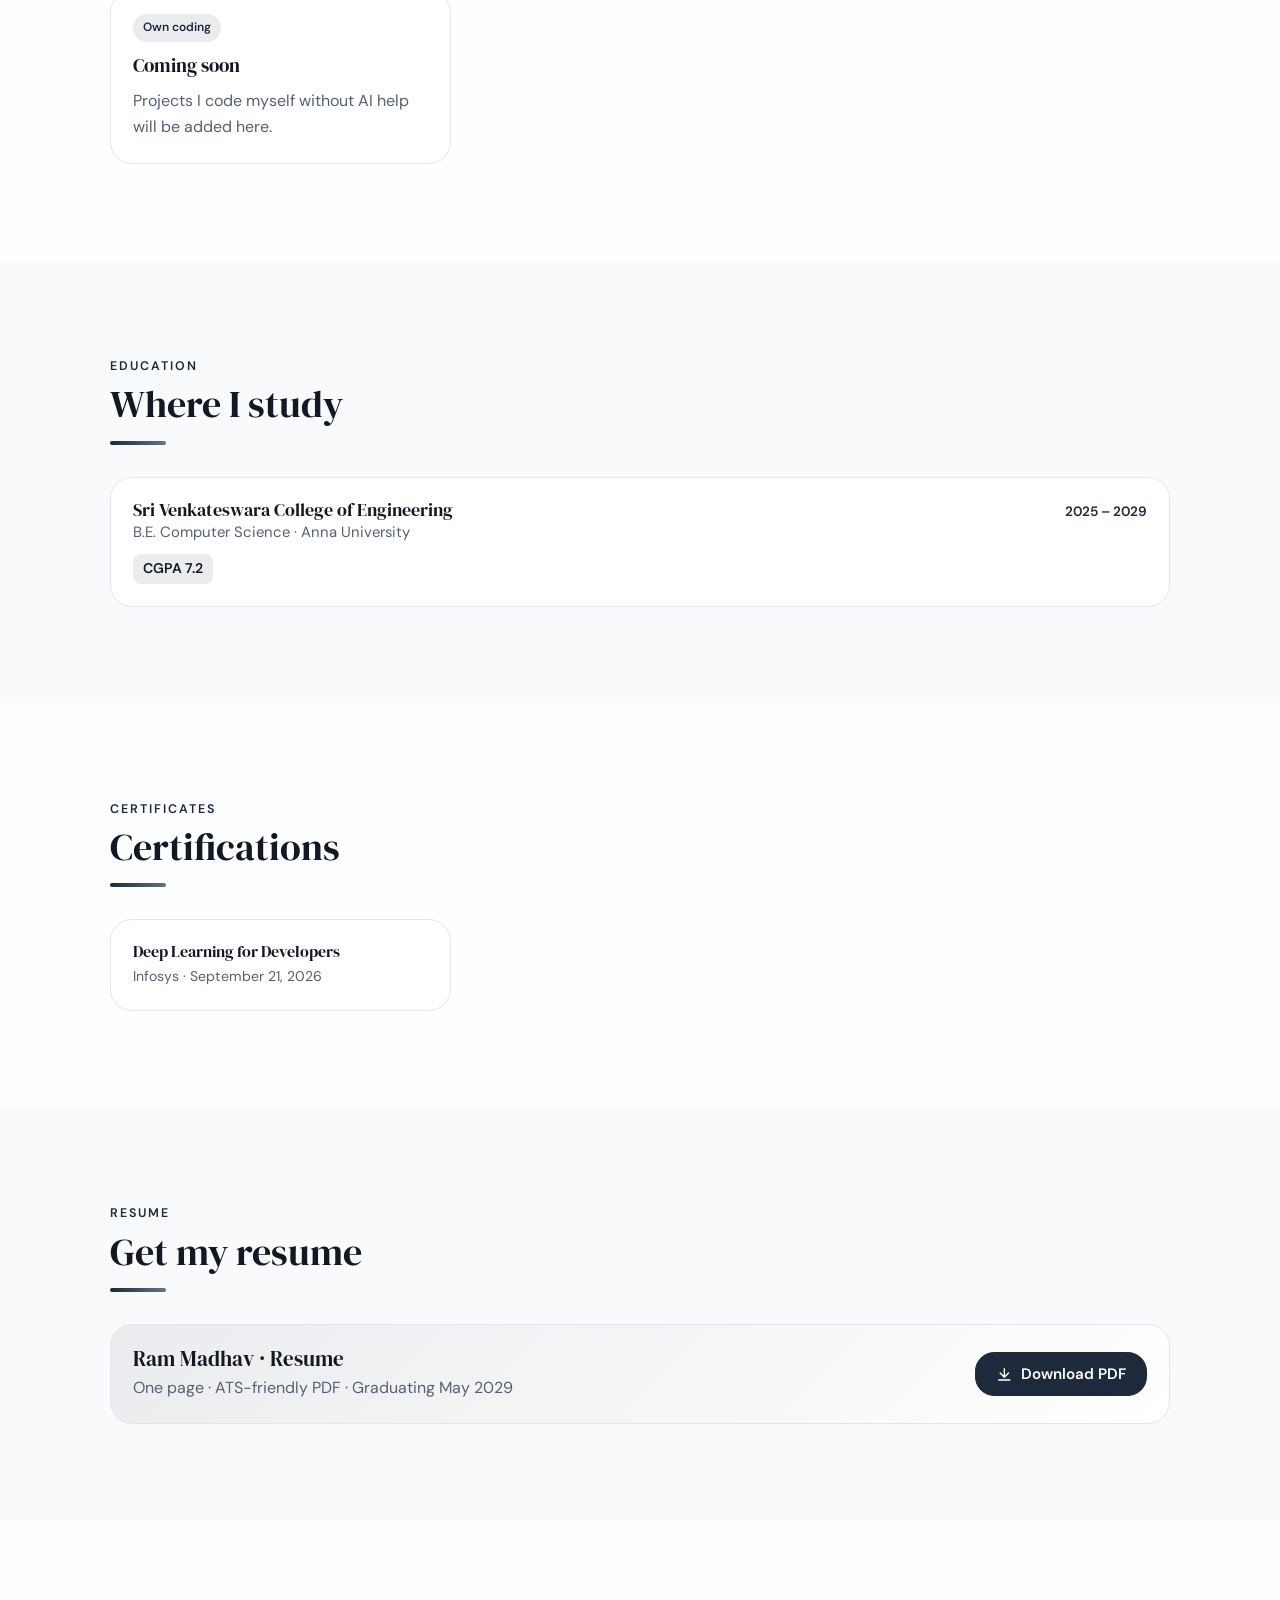
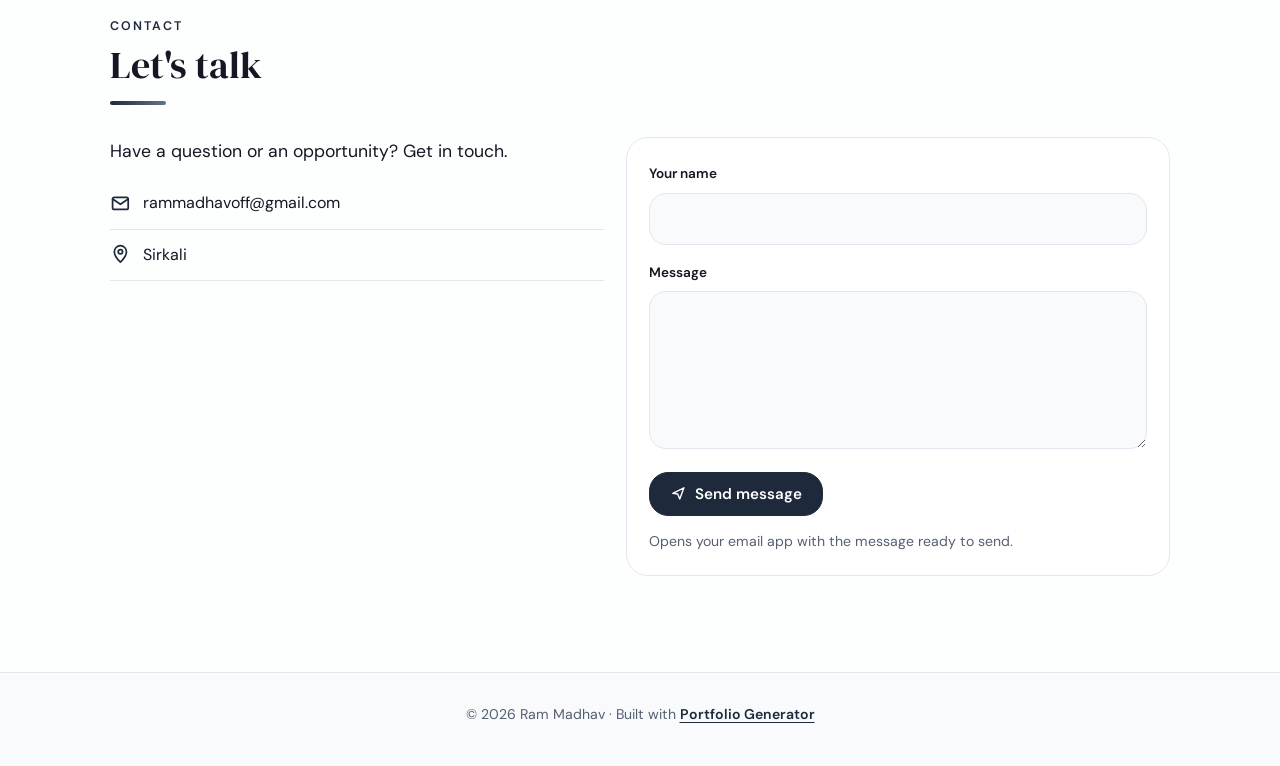
==== commit 489e759b: "Add files via upload" ====
--- a/portfolio-main/index.html
+++ b/portfolio-main/index.html
@@ -30,7 +30,7 @@
 <div class="grid"><article class="card proj rv"><div class="proj-top"><span class="tag">College project</span></div><h3>Train Ticket Management</h3><p class="muted">A software application that automates how railway tickets are booked, managed and tracked. It replaces manual counters and paperwork with a centralized database, so passengers and railway staff can handle everything quickly and accurately.</p><p class="label" style="margin:4px 0 0">Key functions</p><ul class="plist muted"><li><b>Passenger registration and login:</b> stores user details securely.</li><li><b>Train search:</b> finds trains by source, destination, date and class.</li><li><b>Ticket booking:</b> reserves seats, assigns berths, and calculates&hellip;</li></ul><ul class="chips"><li>MySQL</li><li>Python</li></ul><p class="small muted">Team member · Oct 2026</p></article></div>
 <h3 class="pgroup rv">Personal Projects</h3>
 <h4 class="psub rv">Vibe Coded Projects <span>Built with AI assistance</span></h4>
-<div class="grid"><article class="card proj rv"><div class="proj-top"><span class="tag">Vibe coding</span></div><h3><a class="proj-link" href="https://github.com/mrrammadhav/campus-arcade" target="_blank" rel="noopener noreferrer">Campus Arcade</a></h3><p class="muted">A game shelf with 5 browser games made for college students. Pick a game on the shelf and it opens on its own page. Best scores are saved in the browser.</p><ul class="chips"><li>HTML</li><li>CSS</li><li>JavaScript</li><li>GitHub Pages</li></ul><p class="small muted">Games: Gravity Flip · Code Breaker · Typing Rush · Memory Matrix · Reflex Duel</p><p class="small proj-gh">View on GitHub ↗</p></article></div>
+<div class="grid"><article class="card proj rv"><div class="proj-top"><span class="tag">Vibe coding</span></div><h3><a class="proj-link" href="https://github.com/mrrammadhav/campus-arcade" target="_blank" rel="noopener noreferrer">Campus Arcade</a></h3><p class="muted">A game shelf with 5 browser games made for college students. Pick a game on the shelf and it opens on its own page. Best scores are saved in the browser.</p><ul class="chips"><li>HTML</li><li>CSS</li><li>JavaScript</li><li><a class="chip-link" href="https://mrrammadhav.github.io/campus-arcade/" target="_blank" rel="noopener noreferrer">GitHub Pages ↗</a></li></ul><p class="small muted">Games: Gravity Flip · Code Breaker · Typing Rush · Memory Matrix · Reflex Duel</p><p class="small proj-gh">View on GitHub ↗</p></article></div>
 <h4 class="psub rv">Own Coding Projects <span>Written by me, from scratch</span></h4>
 <div class="grid"><article class="card proj rv"><div class="proj-top"><span class="tag">Own coding</span></div><h3>Coming soon</h3><p class="muted">Projects I code myself without AI help will be added here.</p></article></div>
 </div></div></section>
--- a/portfolio-main/css/style.css
+++ b/portfolio-main/css/style.css
@@ -193,3 +193,4 @@
 .solved-row b{display:inline;font-size:.9rem;color:var(--accent);font-family:inherit}
 
 .proj-link{color:inherit;text-decoration:none}.proj-link::after{content:"";position:absolute;inset:0;border-radius:inherit}.proj-gh{color:var(--accent);font-weight:600}.proj:has(.proj-link){cursor:pointer}
+.chip-link{position:relative;z-index:2;color:inherit;text-decoration:none;font-weight:600}.chip-link:hover{color:var(--accent);text-decoration:underline}
